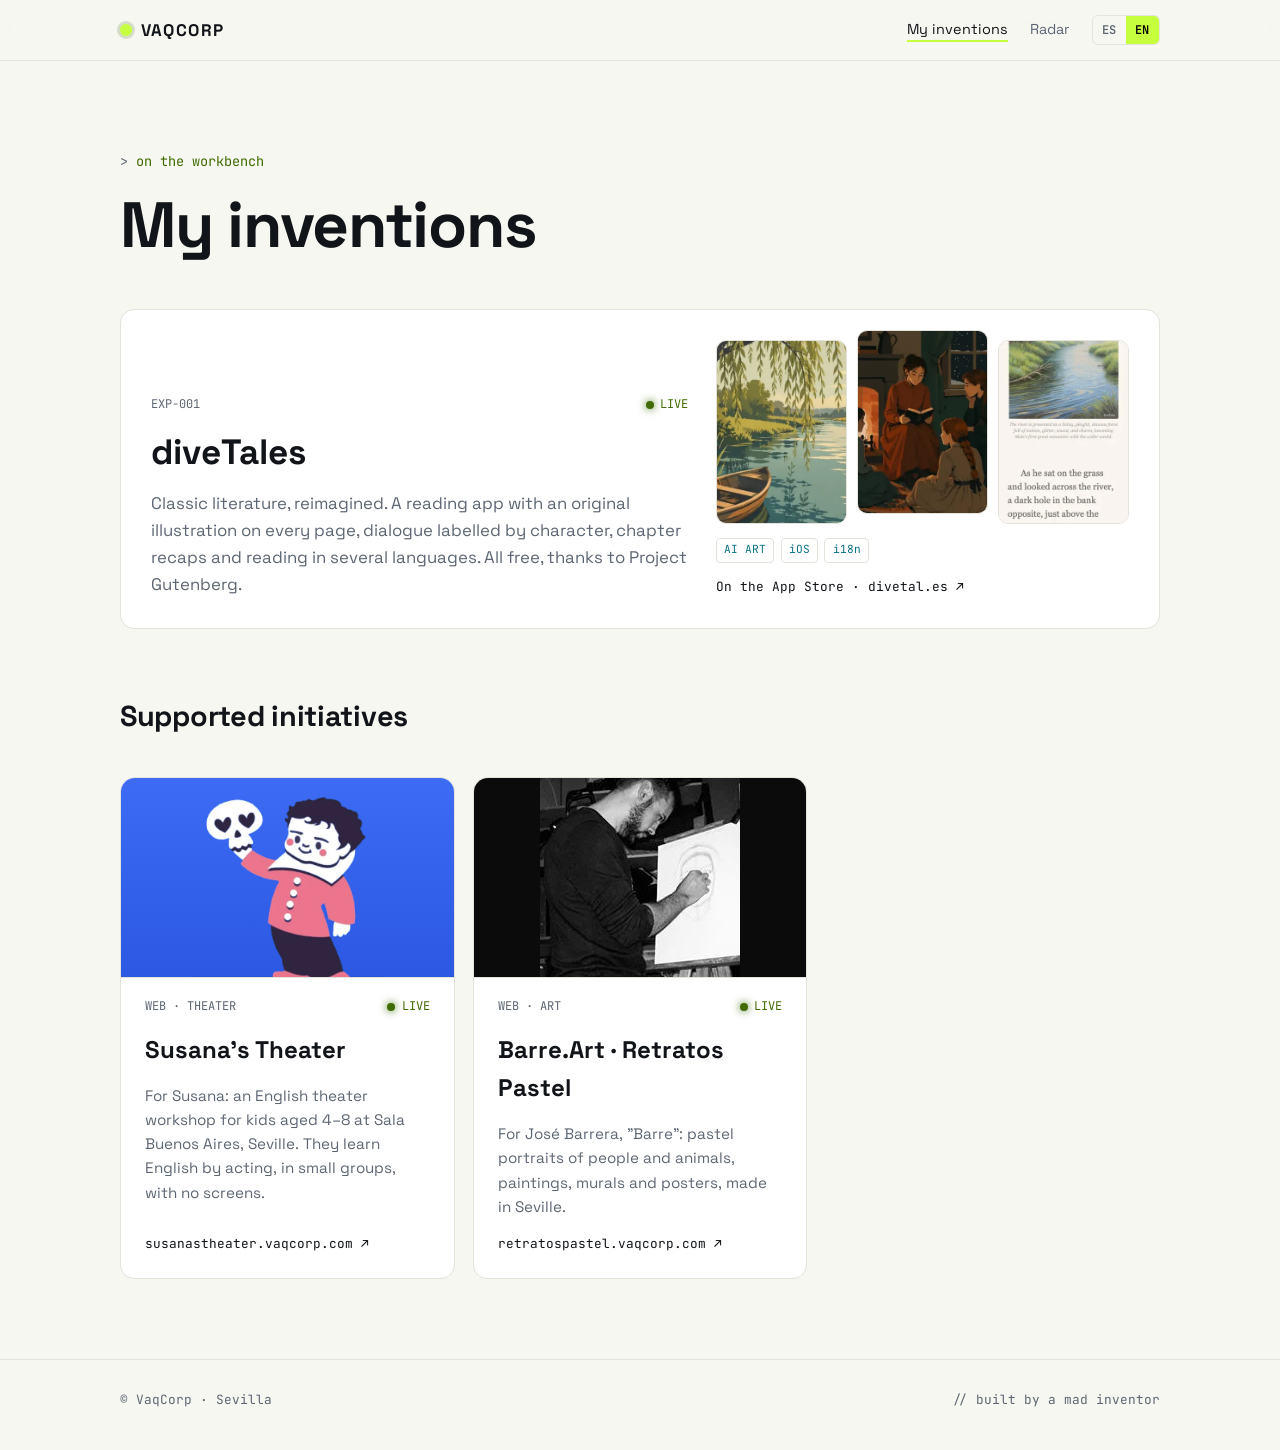
==== inventos.html @ be38e8b6 "Split site into pages and add Radar Home now links to separate Mis inventos and Radar pages. Radar l" ====
<!DOCTYPE html>
<html lang="es" data-lang="es">
<head>
<meta charset="UTF-8" />
<meta name="viewport" content="width=device-width, initial-scale=1.0" />
<title>Mis inventos · VaqCorp</title>
<meta name="description" content="Los inventos de Rafael Vaquero y las iniciativas que apoya VaqCorp." />
<link rel="icon" href="data:image/svg+xml,%3Csvg xmlns=%22http://www.w3.org/2000/svg%22 viewBox=%220 0 16 16%22%3E%3Ccircle cx=%228%22 cy=%228%22 r=%227%22 fill=%22%23c6ff3d%22 stroke=%22%23111418%22 stroke-width=%221.5%22/%3E%3C/svg%3E">
<link rel="preconnect" href="https://fonts.googleapis.com">
<link rel="preconnect" href="https://fonts.gstatic.com" crossorigin>
<link href="https://fonts.googleapis.com/css2?family=Space+Grotesk:wght@400;500;700&family=JetBrains+Mono:wght@400;600&display=swap" rel="stylesheet">
<link rel="stylesheet" href="site.css">
</head>
<body>
<nav><div class="wrap">
  <a class="logo" href="./"><i></i>VAQCORP</a>
  <div class="links">
    <a href="inventos.html" aria-current="page"><span lang="es">Mis inventos</span><span lang="en">My inventions</span></a>
    <a href="radar.html">Radar</a>
    <div class="lang" role="group" aria-label="Idioma / Language">
      <button data-set-lang="es">ES</button><button data-set-lang="en">EN</button>
    </div>
  </div>
</div></nav>

<header class="page-head"><div class="wrap">
  <p class="tag mono"><span lang="es">en el banco de pruebas</span><span lang="en">on the workbench</span></p>
  <h1><span lang="es">Mis inventos</span><span lang="en">My inventions</span></h1>
</div></header>

<main><div class="wrap">
  <a class="exp feature" href="https://divetal.es" target="_blank" rel="noopener">
    <div>
      <div class="exp-top mono"><span>EXP-001</span><span class="status live">LIVE</span></div>
      <h3>diveTales</h3>
      <p><span lang="es">Los clásicos de la literatura, reimaginados. Una app de lectura con una ilustración original en cada página, diálogos etiquetados por personaje, resúmenes por capítulo y lectura en varios idiomas. Todo gratis, gracias a Project Gutenberg.</span><span lang="en">Classic literature, reimagined. A reading app with an original illustration on every page, dialogue labelled by character, chapter recaps and reading in several languages. All free, thanks to Project Gutenberg.</span></p>
    </div>
    <div class="feature-side">
      <div class="shots">
        <img src="img/divetales-1.webp" alt="" width="300" height="420" loading="lazy">
        <img src="img/divetales-2.webp" alt="" width="300" height="420" loading="lazy">
        <img src="img/divetales-3.webp" alt="" width="300" height="420" loading="lazy">
      </div>
      <div class="stack mono"><span>AI ART</span><span>iOS</span><span>i18n</span></div>
      <span class="go mono"><span lang="es">Disponible en App Store</span><span lang="en">On the App Store</span> · divetal.es ↗</span>
    </div>
  </a>

  <div class="sec-h sub"><h2><span lang="es">Iniciativas apoyadas</span><span lang="en">Supported initiatives</span></h2></div>
  <div class="exps" style="margin-bottom:80px">
    <a class="exp" href="https://susanastheater.vaqcorp.com" target="_blank" rel="noopener">
      <div class="thumb thumb-susana"><img src="img/susana.webp" alt="" width="480" height="449" loading="lazy"></div>
      <div class="exp-top mono"><span><span lang="es">WEB · TEATRO</span><span lang="en">WEB · THEATER</span></span><span class="status live">LIVE</span></div>
      <h3>Susana's Theater</h3>
      <p><span lang="es">Para Susana: un taller de teatro en inglés para niños de 4 a 8 años en la Sala Buenos Aires de Sevilla. Aprenden inglés actuando, en grupos reducidos y sin pantallas.</span><span lang="en">For Susana: an English theater workshop for kids aged 4–8 at Sala Buenos Aires, Seville. They learn English by acting, in small groups, with no screens.</span></p>
      <span class="go mono">susanastheater.vaqcorp.com ↗</span>
    </a>
    <a class="exp" href="http://retratospastel.vaqcorp.com" target="_blank" rel="noopener">
      <div class="thumb thumb-barre"><img src="img/barre.webp" alt="José Barrera dibujando un retrato" width="200" height="200" loading="lazy"></div>
      <div class="exp-top mono"><span><span lang="es">WEB · ARTE</span><span lang="en">WEB · ART</span></span><span class="status live">LIVE</span></div>
      <h3>Barre.Art · Retratos Pastel</h3>
      <p><span lang="es">Para José Barrera, «Barre»: retratos al pastel de personas y animales, cuadros, murales y carteles, pintados en Sevilla.</span><span lang="en">For José Barrera, "Barre": pastel portraits of people and animals, paintings, murals and posters, made in Seville.</span></p>
      <span class="go mono">retratospastel.vaqcorp.com ↗</span>
    </a>
  </div>
</div></main>

<footer><div class="wrap mono"><span>© VaqCorp · Sevilla</span><span>// built by a mad inventor</span></div></footer>
<script src="site.js"></script>
</body>
</html>
---- site.css ----
/* Shared styles for every VaqCorp page. Page-specific styles live in home.css / inline. */
:root{--bg:#f7f7f2;--bg-2:#ffffff;--line:#e3e3dc;--text:#111418;--muted:#5d6673;--acc:#c6ff3d;--acc-ink:#3f6b00;--acc-2:#0b7285;--warn:#d9480f}
*{box-sizing:border-box;margin:0;padding:0}
html{scroll-behavior:smooth}
body{background:var(--bg);color:var(--text);font-family:'Space Grotesk',system-ui,sans-serif;line-height:1.6;-webkit-font-smoothing:antialiased}
[data-lang="es"] [lang="en"],[data-lang="en"] [lang="es"]{display:none!important}
a{color:inherit}
.wrap{max-width:1080px;margin:0 auto;padding:0 20px}
.mono{font-family:'JetBrains Mono',monospace}
.hand{font-family:'Caveat',cursive}

nav{position:sticky;top:0;z-index:10;backdrop-filter:blur(10px);background:rgba(247,247,242,.85);border-bottom:1px solid var(--line)}
nav .wrap{display:flex;align-items:center;justify-content:space-between;height:60px}
.logo{font-weight:700;letter-spacing:.08em;font-size:1.05rem;text-decoration:none;display:flex;align-items:center;gap:.55rem}
.logo i{width:12px;height:12px;border-radius:50%;background:var(--acc);box-shadow:0 0 0 3px rgba(63,107,0,.18);display:inline-block}
.links{display:flex;gap:1.4rem;align-items:center;font-size:.9rem}
.links a{text-decoration:none;color:var(--muted)} .links a:hover,.links a[aria-current="page"]{color:var(--text)}
.links a[aria-current="page"]{box-shadow:inset 0 -2px 0 var(--acc)}
.lang{display:flex;border:1px solid var(--line);border-radius:6px;overflow:hidden}
.lang button{background:none;border:0;color:var(--muted);font:600 .75rem 'JetBrains Mono',monospace;padding:.35rem .6rem;cursor:pointer}
.lang button[aria-pressed="true"]{background:var(--acc);color:#000}
@media (max-width:640px){.links a{display:none}}

.tag{color:var(--acc-ink);font-size:.85rem;margin-bottom:1.2rem}
.tag::before{content:"> ";color:var(--muted)}
.page-head{padding:clamp(50px,10vh,100px) 0 50px}
.page-head h1{font-size:clamp(2.2rem,6vw,4rem);line-height:1.05;letter-spacing:-.02em}
.page-head .lede{margin-top:1.2rem;max-width:52ch;color:var(--muted);font-size:1.1rem}
.empty{color:var(--muted)}

section{padding:80px 0;border-top:1px solid var(--line)}
.sec-h{display:flex;align-items:baseline;gap:1rem;margin-bottom:2.4rem;flex-wrap:wrap}
.sec-h h2{font-size:clamp(1.7rem,4vw,2.4rem);letter-spacing:-.01em}
.sec-h > span{color:var(--muted);font-size:.85rem}
.sec-h.sub{margin-top:64px}
.sec-h.sub h2{font-size:clamp(1.4rem,3vw,1.8rem)}

.exps{display:grid;grid-template-columns:repeat(auto-fill,minmax(290px,1fr));gap:18px}
.exp{background:var(--bg-2);border:1px solid var(--line);border-radius:14px;padding:24px;display:flex;flex-direction:column;gap:.9rem;text-decoration:none;transition:border-color .2s,transform .2s}
a.exp:hover{border-color:var(--acc-ink);box-shadow:0 14px 30px -18px rgba(0,0,0,.25);transform:translateY(-3px)}
.exp-top{display:flex;justify-content:space-between;font-size:.75rem;color:var(--muted)}
.status{display:flex;align-items:center;gap:.4rem}
.status::before{content:"";width:8px;height:8px;border-radius:50%;background:currentColor;box-shadow:0 0 8px currentColor}
.live{color:var(--acc-ink)} .wip{color:var(--warn)}
.exp h3{font-size:1.5rem}
.exp p{color:var(--muted);font-size:.95rem;flex:1}
.exp .stack{display:flex;flex-wrap:wrap;gap:.4rem}
.exp .stack > span{font-size:.7rem;border:1px solid var(--line);border-radius:4px;padding:.15rem .45rem;color:var(--acc-2)}
.exp .go{font-size:.8rem;color:var(--text)}
.exp.feature{display:grid;grid-template-columns:minmax(0,1.3fr) minmax(0,1fr);gap:28px;align-items:end;padding:30px}
.exp.feature h3{font-size:2.2rem;margin:.6rem 0}
.exp.feature p{font-size:1.05rem;max-width:58ch}
.feature-side{display:flex;flex-direction:column;gap:.9rem;align-items:flex-start}
.shots{display:flex;gap:10px;width:100%}
.shots img{flex:1 1 0;width:0;min-width:0;height:auto;aspect-ratio:5/7;object-fit:cover;border-radius:10px;border:1px solid var(--line)}
.shots img:nth-child(2){transform:translateY(-10px)}
.thumb{margin:-24px -24px .3rem;height:200px;overflow:hidden;border-radius:14px 14px 0 0;border-bottom:1px solid var(--line);background:var(--bg)}
.thumb img{display:block;width:100%;height:100%;transition:transform .4s}
.thumb img.cover{object-fit:cover;object-position:50% 30%}
.thumb-barre{background:#0b0b0b;display:grid;place-items:center}
.thumb-barre img{width:200px;height:200px;object-fit:cover}
.thumb-susana{background:linear-gradient(180deg,#3d6bf4,#2c58e2);display:grid;place-items:end center}
.thumb-susana img{width:auto;height:180px;object-fit:contain}
a.exp:hover .thumb img{transform:scale(1.04)}
@media (max-width:760px){.exp.feature{grid-template-columns:1fr}}

footer{padding:30px 0 40px;color:var(--muted);font-size:.8rem;border-top:1px solid var(--line)}
footer .wrap{display:flex;justify-content:space-between;flex-wrap:wrap;gap:.6rem}
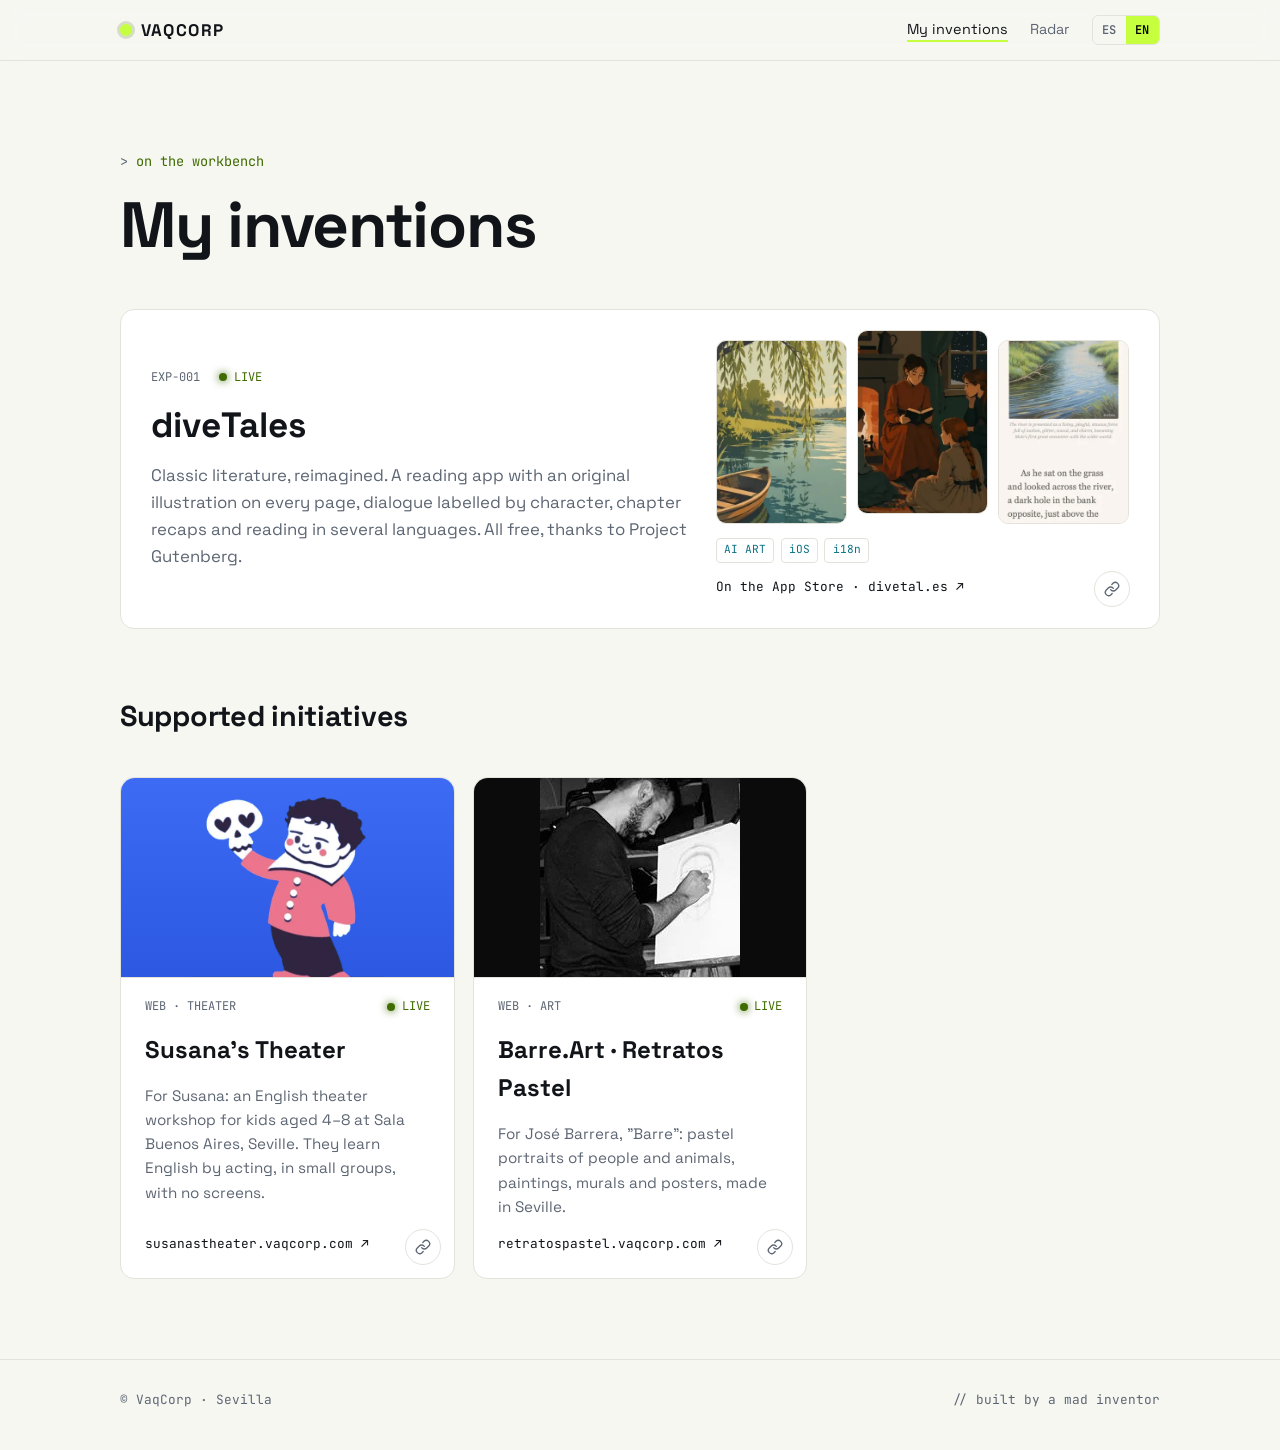
==== commit fdd2d1e1: "Add per-card links and share buttons Every invention, initiative and Radar post gets an id (inventos" ====
--- a/inventos.html
+++ b/inventos.html
@@ -5,6 +5,11 @@
 <meta name="viewport" content="width=device-width, initial-scale=1.0" />
 <title>Mis inventos · VaqCorp</title>
 <meta name="description" content="Los inventos de Rafael Vaquero y las iniciativas que apoya VaqCorp." />
+<meta property="og:title" content="Mis inventos · VaqCorp" />
+<meta property="og:description" content="Los inventos de Rafael Vaquero y las iniciativas que apoya VaqCorp. / Rafael Vaquero's inventions and the initiatives VaqCorp supports." />
+<meta property="og:image" content="https://vaqcorp.com/img/divetales-1.webp" />
+<meta property="og:url" content="https://vaqcorp.com/inventos.html" />
+<meta name="twitter:card" content="summary_large_image" />
 <link rel="icon" href="data:image/svg+xml,%3Csvg xmlns=%22http://www.w3.org/2000/svg%22 viewBox=%220 0 16 16%22%3E%3Ccircle cx=%228%22 cy=%228%22 r=%227%22 fill=%22%23c6ff3d%22 stroke=%22%23111418%22 stroke-width=%221.5%22/%3E%3C/svg%3E">
 <link rel="preconnect" href="https://fonts.googleapis.com">
 <link rel="preconnect" href="https://fonts.gstatic.com" crossorigin>
@@ -29,7 +34,7 @@
 </div></header>
 
 <main><div class="wrap">
-  <a class="exp feature" href="https://divetal.es" target="_blank" rel="noopener">
+  <a class="exp feature" id="divetales" href="https://divetal.es" target="_blank" rel="noopener">
     <div>
       <div class="exp-top mono"><span>EXP-001</span><span class="status live">LIVE</span></div>
       <h3>diveTales</h3>
@@ -48,14 +53,14 @@
 
   <div class="sec-h sub"><h2><span lang="es">Iniciativas apoyadas</span><span lang="en">Supported initiatives</span></h2></div>
   <div class="exps" style="margin-bottom:80px">
-    <a class="exp" href="https://susanastheater.vaqcorp.com" target="_blank" rel="noopener">
+    <a class="exp" id="susanas-theater" href="https://susanastheater.vaqcorp.com" target="_blank" rel="noopener">
       <div class="thumb thumb-susana"><img src="img/susana.webp" alt="" width="480" height="449" loading="lazy"></div>
       <div class="exp-top mono"><span><span lang="es">WEB · TEATRO</span><span lang="en">WEB · THEATER</span></span><span class="status live">LIVE</span></div>
       <h3>Susana's Theater</h3>
       <p><span lang="es">Para Susana: un taller de teatro en inglés para niños de 4 a 8 años en la Sala Buenos Aires de Sevilla. Aprenden inglés actuando, en grupos reducidos y sin pantallas.</span><span lang="en">For Susana: an English theater workshop for kids aged 4–8 at Sala Buenos Aires, Seville. They learn English by acting, in small groups, with no screens.</span></p>
       <span class="go mono">susanastheater.vaqcorp.com ↗</span>
     </a>
-    <a class="exp" href="http://retratospastel.vaqcorp.com" target="_blank" rel="noopener">
+    <a class="exp" id="barre-art" href="http://retratospastel.vaqcorp.com" target="_blank" rel="noopener">
       <div class="thumb thumb-barre"><img src="img/barre.webp" alt="José Barrera dibujando un retrato" width="200" height="200" loading="lazy"></div>
       <div class="exp-top mono"><span><span lang="es">WEB · ARTE</span><span lang="en">WEB · ART</span></span><span class="status live">LIVE</span></div>
       <h3>Barre.Art · Retratos Pastel</h3>
@@ -67,5 +72,6 @@
 
 <footer><div class="wrap mono"><span>© VaqCorp · Sevilla</span><span>// built by a mad inventor</span></div></footer>
 <script src="site.js"></script>
+<script src="share.js"></script>
 </body>
 </html>
--- a/site.css
+++ b/site.css
@@ -47,7 +47,8 @@
 .exp .stack{display:flex;flex-wrap:wrap;gap:.4rem}
 .exp .stack > span{font-size:.7rem;border:1px solid var(--line);border-radius:4px;padding:.15rem .45rem;color:var(--acc-2)}
 .exp .go{font-size:.8rem;color:var(--text)}
-.exp.feature{display:grid;grid-template-columns:minmax(0,1.3fr) minmax(0,1fr);gap:28px;align-items:end;padding:30px}
+.exp.feature{display:grid;grid-template-columns:minmax(0,1.3fr) minmax(0,1fr);gap:28px;align-items:center;padding:30px}
+.exp.feature .exp-top{justify-content:flex-start;gap:1.2rem}
 .exp.feature h3{font-size:2.2rem;margin:.6rem 0}
 .exp.feature p{font-size:1.05rem;max-width:58ch}
 .feature-side{display:flex;flex-direction:column;gap:.9rem;align-items:flex-start}
@@ -62,6 +63,19 @@
 .thumb-susana{background:linear-gradient(180deg,#3d6bf4,#2c58e2);display:grid;place-items:end center}
 .thumb-susana img{width:auto;height:180px;object-fit:contain}
 a.exp:hover .thumb img{transform:scale(1.04)}
+.exp[id]{scroll-margin-top:80px}
+.exp:target{border-color:var(--acc-ink);box-shadow:0 0 0 3px var(--acc)}
+
+/* Share button + menu (share.js), pinned to the card's bottom-right corner */
+.share-host{position:relative;display:grid}
+.share-button{position:absolute;right:14px;bottom:14px;z-index:2;display:grid;place-items:center;width:36px;height:36px;border:1.5px solid var(--line);border-radius:50%;background:var(--bg-2);color:var(--muted);cursor:pointer;transition:color .15s,border-color .15s}
+.share-button:hover,.share-button[aria-expanded="true"]{color:var(--text);border-color:var(--text)}
+.share-menu{position:absolute;right:14px;bottom:58px;z-index:5;display:flex;flex-direction:column;min-width:170px;padding:6px;background:var(--bg-2);border:1.5px solid var(--text);border-radius:12px;box-shadow:4px 4px 0 var(--text)}
+.share-host:has(> .feature) .share-button{right:30px;bottom:22px}
+.share-host:has(> .feature) .share-menu{right:30px;bottom:66px}
+.share-menu[hidden]{display:none}
+.share-menu a,.share-menu button{font:inherit;font-size:.8rem;text-align:left;text-decoration:none;color:var(--text);background:none;border:0;border-radius:8px;padding:.45rem .7rem;cursor:pointer}
+.share-menu a:hover,.share-menu button:hover{background:var(--acc)}
 @media (max-width:760px){.exp.feature{grid-template-columns:1fr}}
 
 footer{padding:30px 0 40px;color:var(--muted);font-size:.8rem;border-top:1px solid var(--line)}
